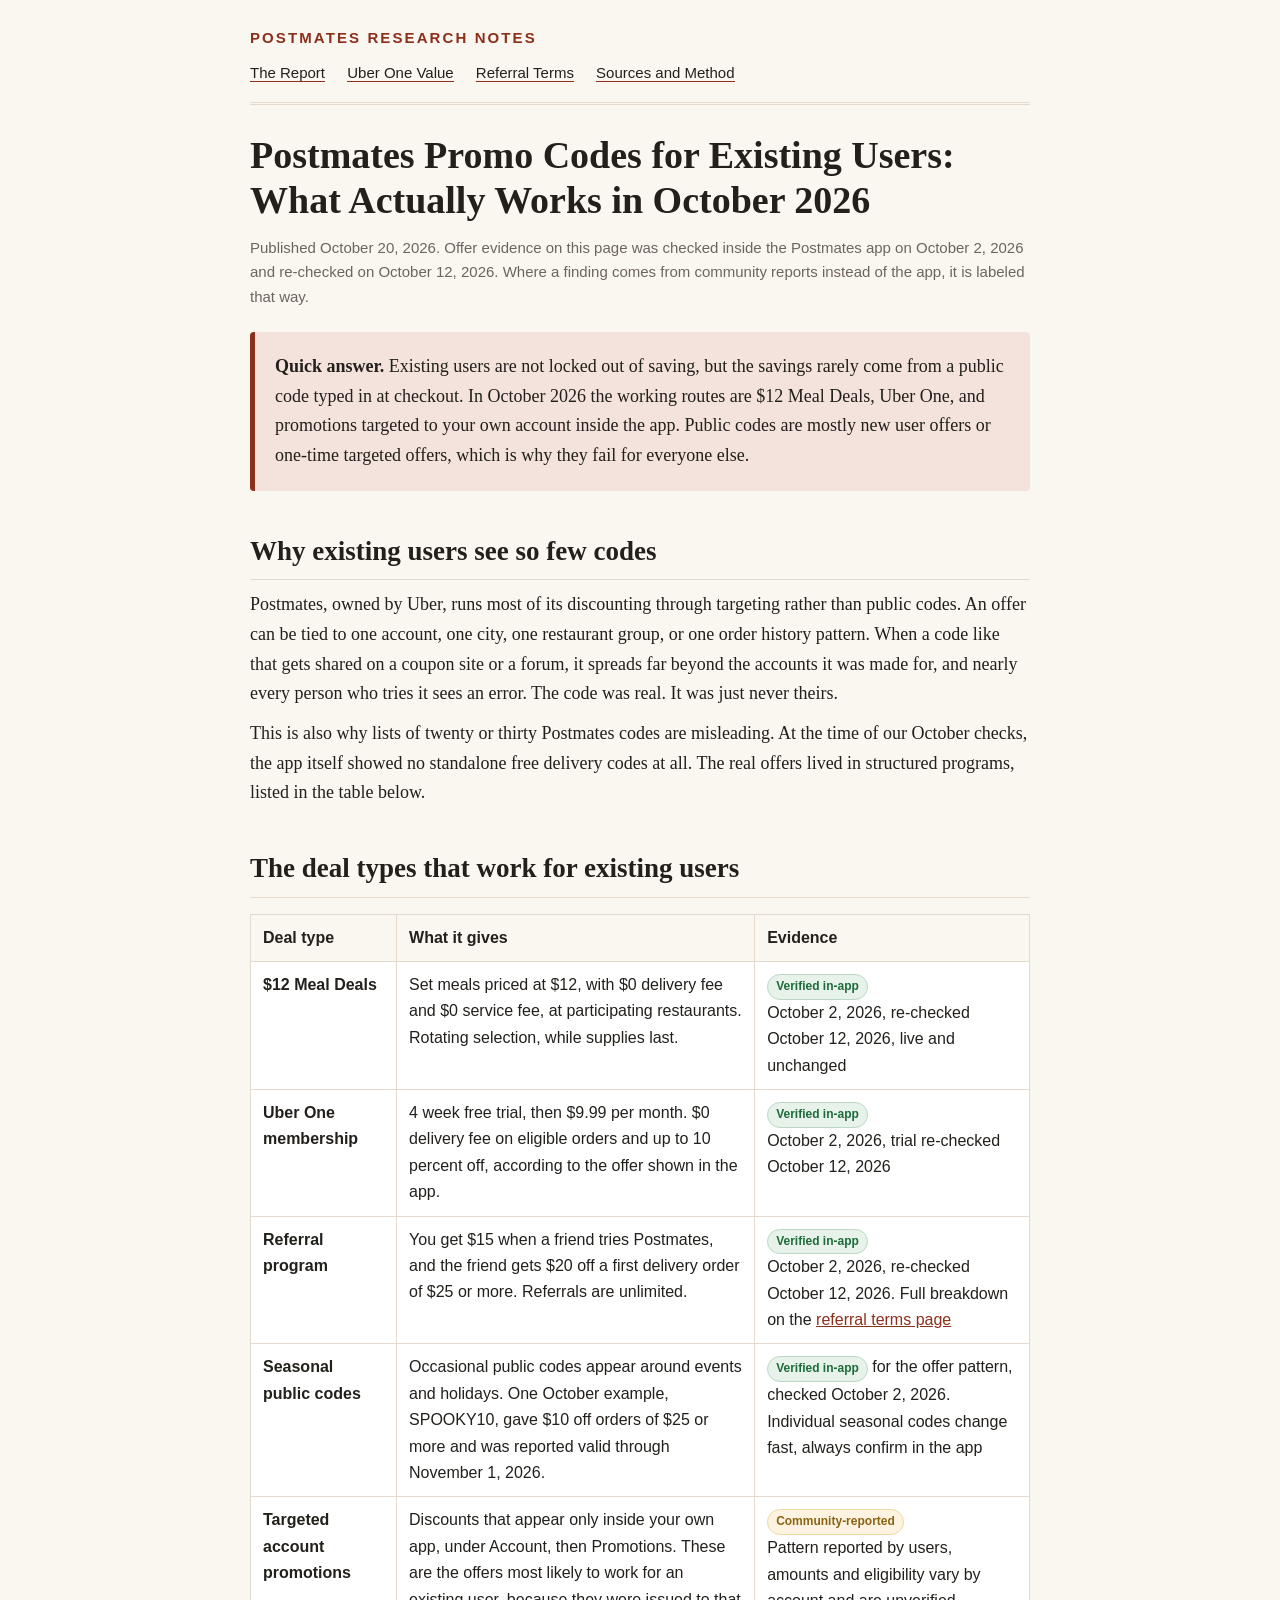
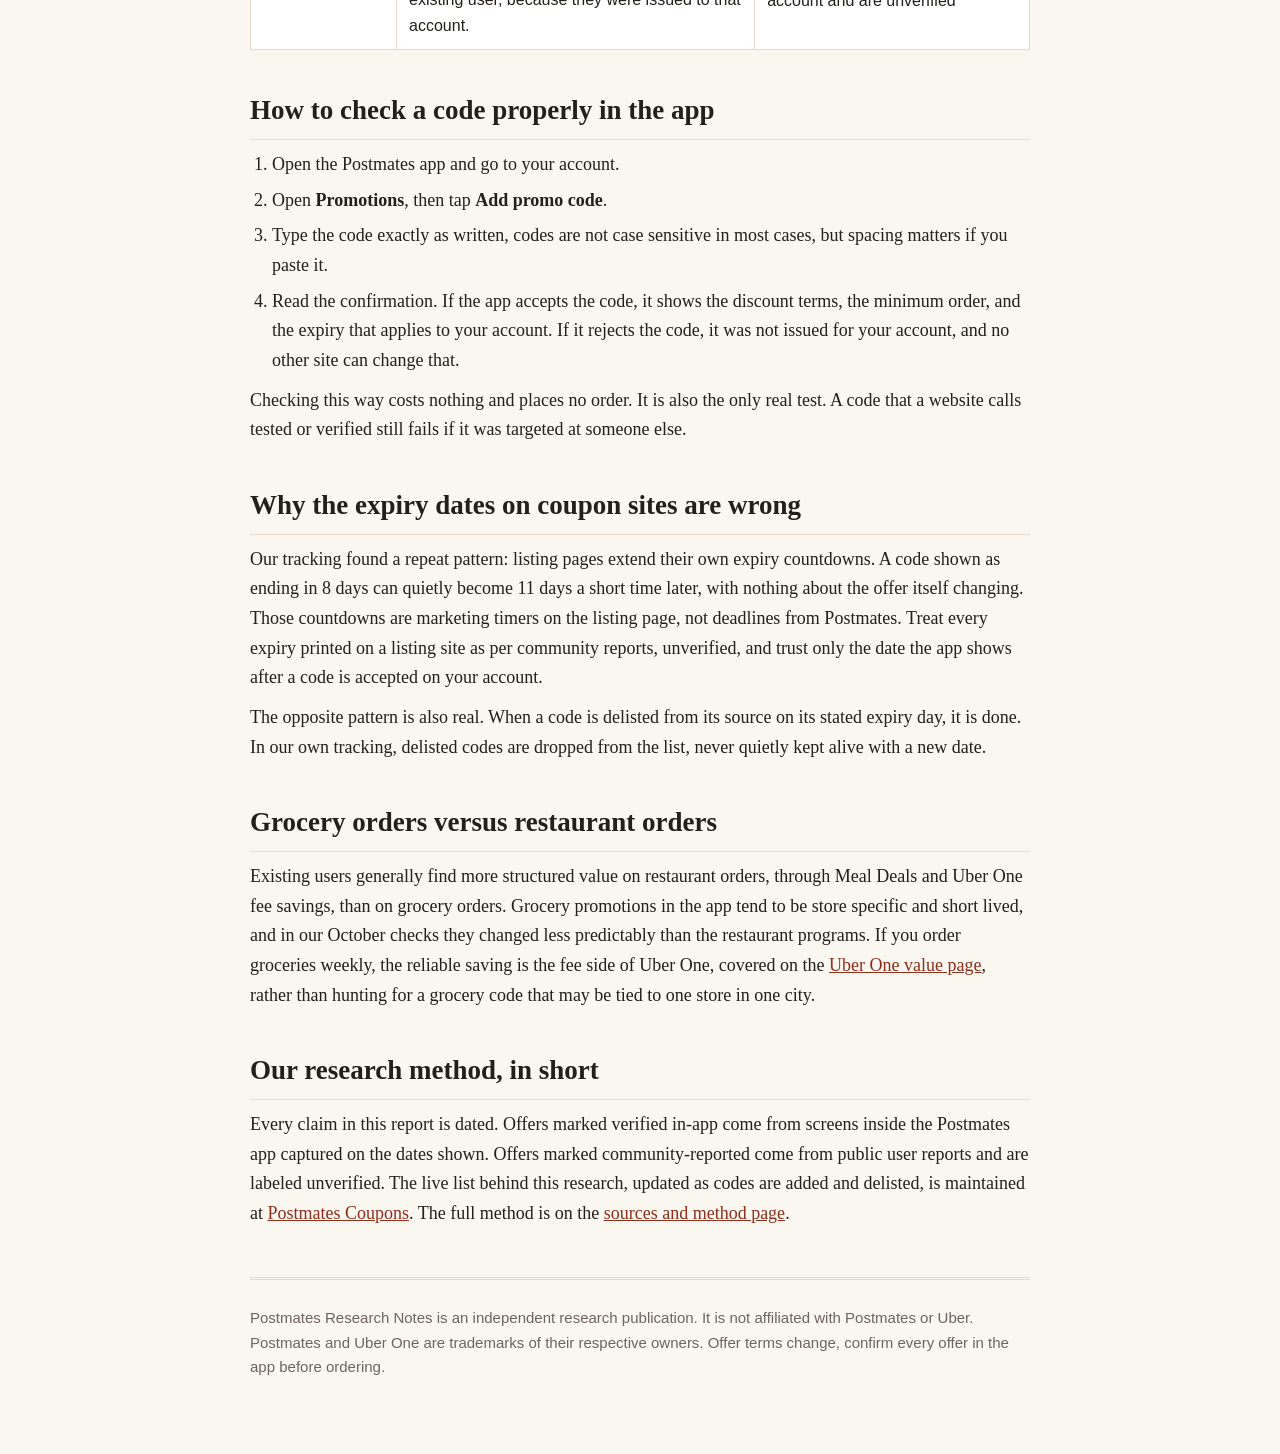
==== index.html @ 520758e0 "Build full research report site: existing users guide, Uber One value, referral terms, sources and m" ====
<!DOCTYPE html>
<html lang="en">
<head>
<meta charset="UTF-8">
<meta name="viewport" content="width=device-width, initial-scale=1.0">
<title>Postmates Promo Codes for Existing Users: October 2026 Research Guide</title>
<meta name="description" content="Researched October 2026 guide for existing Postmates users. Which deal types still work, Uber One value, $12 Meal Deals, referral terms, and why most codes fail, with dated in-app evidence.">
<link rel="stylesheet" href="styles.css">
<script type="application/ld+json">
{
  "@context": "https://schema.org",
  "@type": "Article",
  "headline": "Postmates Promo Codes for Existing Users: October 2026 Research Guide",
  "datePublished": "2026-10-20",
  "dateModified": "2026-10-20",
  "about": "Postmates promo codes and deals for existing users, based on in-app evidence checked in October 2026."
}
</script>
<script type="application/ld+json">
{
  "@context": "https://schema.org",
  "@type": "FAQPage",
  "mainEntity": [
    {"@type":"Question","name":"Why do Postmates promo codes not work for existing users?","acceptedAnswer":{"@type":"Answer","text":"Most public codes are targeted. A code can be limited to new accounts, to a minimum order value, to one use per account, or to accounts that received the promotion directly. When any of those conditions is not met, the app rejects the code at checkout."}},
    {"@type":"Question","name":"What deals work for existing Postmates users in October 2026?","acceptedAnswer":{"@type":"Answer","text":"The deal types confirmed in the app in October 2026 are $12 Meal Deals with $0 delivery and service fees at participating places, the Uber One membership with a 4 week free trial, and targeted account promotions that appear inside the app under Promotions. Public coupon codes shared online are community-reported and unverified."}},
    {"@type":"Question","name":"How do I add a promo code in the Postmates app?","acceptedAnswer":{"@type":"Answer","text":"Open the app, go to your account, open Promotions, tap Add promo code, and enter the code exactly as written. The app confirms whether the code was accepted and shows its terms before you place an order."}}
  ]
}
</script>
</head>
<body>
<div class="wrap">
<header class="site">
  <div class="brand">Postmates Research Notes</div>
  <nav>
    <a href="index.html">The Report</a>
    <a href="uber-one-value.html">Uber One Value</a>
    <a href="referral-terms.html">Referral Terms</a>
    <a href="sources.html">Sources and Method</a>
  </nav>
</header>

<h1>Postmates Promo Codes for Existing Users: What Actually Works in October 2026</h1>
<p class="dateline">Published October 20, 2026. Offer evidence on this page was checked inside the Postmates app on October 2, 2026 and re-checked on October 12, 2026. Where a finding comes from community reports instead of the app, it is labeled that way.</p>

<div class="quick">
  <p><strong>Quick answer.</strong> Existing users are not locked out of saving, but the savings rarely come from a public code typed in at checkout. In October 2026 the working routes are $12 Meal Deals, Uber One, and promotions targeted to your own account inside the app. Public codes are mostly new user offers or one-time targeted offers, which is why they fail for everyone else.</p>
</div>

<h2>Why existing users see so few codes</h2>
<p>Postmates, owned by Uber, runs most of its discounting through targeting rather than public codes. An offer can be tied to one account, one city, one restaurant group, or one order history pattern. When a code like that gets shared on a coupon site or a forum, it spreads far beyond the accounts it was made for, and nearly every person who tries it sees an error. The code was real. It was just never theirs.</p>
<p>This is also why lists of twenty or thirty Postmates codes are misleading. At the time of our October checks, the app itself showed no standalone free delivery codes at all. The real offers lived in structured programs, listed in the table below.</p>

<h2>The deal types that work for existing users</h2>
<table>
  <thead>
    <tr><th>Deal type</th><th>What it gives</th><th>Evidence</th></tr>
  </thead>
  <tbody>
    <tr>
      <td><strong>$12 Meal Deals</strong></td>
      <td>Set meals priced at $12, with $0 delivery fee and $0 service fee, at participating restaurants. Rotating selection, while supplies last.</td>
      <td><span class="tag">Verified in-app</span><br>October 2, 2026, re-checked October 12, 2026, live and unchanged</td>
    </tr>
    <tr>
      <td><strong>Uber One membership</strong></td>
      <td>4 week free trial, then $9.99 per month. $0 delivery fee on eligible orders and up to 10 percent off, according to the offer shown in the app.</td>
      <td><span class="tag">Verified in-app</span><br>October 2, 2026, trial re-checked October 12, 2026</td>
    </tr>
    <tr>
      <td><strong>Referral program</strong></td>
      <td>You get $15 when a friend tries Postmates, and the friend gets $20 off a first delivery order of $25 or more. Referrals are unlimited.</td>
      <td><span class="tag">Verified in-app</span><br>October 2, 2026, re-checked October 12, 2026. Full breakdown on the <a href="referral-terms.html">referral terms page</a></td>
    </tr>
    <tr>
      <td><strong>Seasonal public codes</strong></td>
      <td>Occasional public codes appear around events and holidays. One October example, SPOOKY10, gave $10 off orders of $25 or more and was reported valid through November 1, 2026.</td>
      <td><span class="tag">Verified in-app</span> for the offer pattern, checked October 2, 2026. Individual seasonal codes change fast, always confirm in the app</td>
    </tr>
    <tr>
      <td><strong>Targeted account promotions</strong></td>
      <td>Discounts that appear only inside your own app, under Account, then Promotions. These are the offers most likely to work for an existing user, because they were issued to that account.</td>
      <td><span class="tag community">Community-reported</span><br>Pattern reported by users, amounts and eligibility vary by account and are unverified</td>
    </tr>
  </tbody>
</table>

<h2>How to check a code properly in the app</h2>
<ol>
  <li>Open the Postmates app and go to your account.</li>
  <li>Open <strong>Promotions</strong>, then tap <strong>Add promo code</strong>.</li>
  <li>Type the code exactly as written, codes are not case sensitive in most cases, but spacing matters if you paste it.</li>
  <li>Read the confirmation. If the app accepts the code, it shows the discount terms, the minimum order, and the expiry that applies to your account. If it rejects the code, it was not issued for your account, and no other site can change that.</li>
</ol>
<p>Checking this way costs nothing and places no order. It is also the only real test. A code that a website calls tested or verified still fails if it was targeted at someone else.</p>

<h2>Why the expiry dates on coupon sites are wrong</h2>
<p>Our tracking found a repeat pattern: listing pages extend their own expiry countdowns. A code shown as ending in 8 days can quietly become 11 days a short time later, with nothing about the offer itself changing. Those countdowns are marketing timers on the listing page, not deadlines from Postmates. Treat every expiry printed on a listing site as per community reports, unverified, and trust only the date the app shows after a code is accepted on your account.</p>
<p>The opposite pattern is also real. When a code is delisted from its source on its stated expiry day, it is done. In our own tracking, delisted codes are dropped from the list, never quietly kept alive with a new date.</p>

<h2>Grocery orders versus restaurant orders</h2>
<p>Existing users generally find more structured value on restaurant orders, through Meal Deals and Uber One fee savings, than on grocery orders. Grocery promotions in the app tend to be store specific and short lived, and in our October checks they changed less predictably than the restaurant programs. If you order groceries weekly, the reliable saving is the fee side of Uber One, covered on the <a href="uber-one-value.html">Uber One value page</a>, rather than hunting for a grocery code that may be tied to one store in one city.</p>

<h2>Our research method, in short</h2>
<p>Every claim in this report is dated. Offers marked verified in-app come from screens inside the Postmates app captured on the dates shown. Offers marked community-reported come from public user reports and are labeled unverified. The live list behind this research, updated as codes are added and delisted, is maintained at <a href="https://postmatescoupons.us/">Postmates Coupons</a>. The full method is on the <a href="sources.html">sources and method page</a>.</p>

<footer>
  <p>Postmates Research Notes is an independent research publication. It is not affiliated with Postmates or Uber. Postmates and Uber One are trademarks of their respective owners. Offer terms change, confirm every offer in the app before ordering.</p>
</footer>
</div>
</body>
</html>
---- styles.css ----
:root{
  --paper:#faf7f1; --ink:#23201c; --muted:#6d655c; --accent:#8c2f1b;
  --accent-soft:#f3e3dc; --line:#e3d9cd; --card:#ffffff; --good:#1e6b3a;
}
*{box-sizing:border-box}
body{margin:0;background:var(--paper);color:var(--ink);
  font-family:Georgia,'Times New Roman',serif;line-height:1.65;font-size:18px}
.wrap{max-width:820px;margin:0 auto;padding:0 20px 64px}
header.site{border-bottom:3px double var(--line);padding:26px 0 16px;margin-bottom:28px}
.brand{font-size:15px;letter-spacing:.14em;text-transform:uppercase;color:var(--accent);
  font-family:Arial,Helvetica,sans-serif;font-weight:bold}
nav{margin-top:10px;font-family:Arial,Helvetica,sans-serif;font-size:15px}
nav a{color:var(--ink);text-decoration:none;margin-right:18px;border-bottom:1px solid var(--accent)}
nav a:hover{color:var(--accent)}
h1{font-size:38px;line-height:1.2;margin:8px 0 12px}
h2{font-size:27px;margin:38px 0 10px;border-bottom:1px solid var(--line);padding-bottom:6px}
h3{font-size:21px;margin:24px 0 6px}
p{margin:10px 0}
.dateline{color:var(--muted);font-size:15px;font-family:Arial,Helvetica,sans-serif}
.quick{background:var(--accent-soft);border-left:5px solid var(--accent);
  padding:16px 20px;border-radius:4px;margin:22px 0}
.quick p{margin:4px 0}
table{width:100%;border-collapse:collapse;background:var(--card);margin:16px 0;
  font-size:16px;font-family:Arial,Helvetica,sans-serif}
th,td{border:1px solid var(--line);padding:10px 12px;text-align:left;vertical-align:top}
th{background:var(--paper)}
.tag{display:inline-block;font-size:12px;padding:2px 8px;border-radius:20px;
  background:#e7f2ea;color:var(--good);border:1px solid #bcd8c4;font-weight:bold}
.tag.community{background:#fdf3e0;color:#8a6414;border-color:#ecd9a8}
.card{background:var(--card);border:1px solid var(--line);border-radius:6px;
  padding:18px 22px;margin:16px 0}
ul,ol{margin:10px 0 10px 22px;padding:0}
li{margin:6px 0}
.small{font-size:15px;color:var(--muted)}
footer{border-top:3px double var(--line);margin-top:48px;padding-top:16px;
  font-size:15px;color:var(--muted);font-family:Arial,Helvetica,sans-serif}
a{color:var(--accent)}
code{background:#f0e9df;padding:1px 6px;border-radius:3px;font-size:16px}
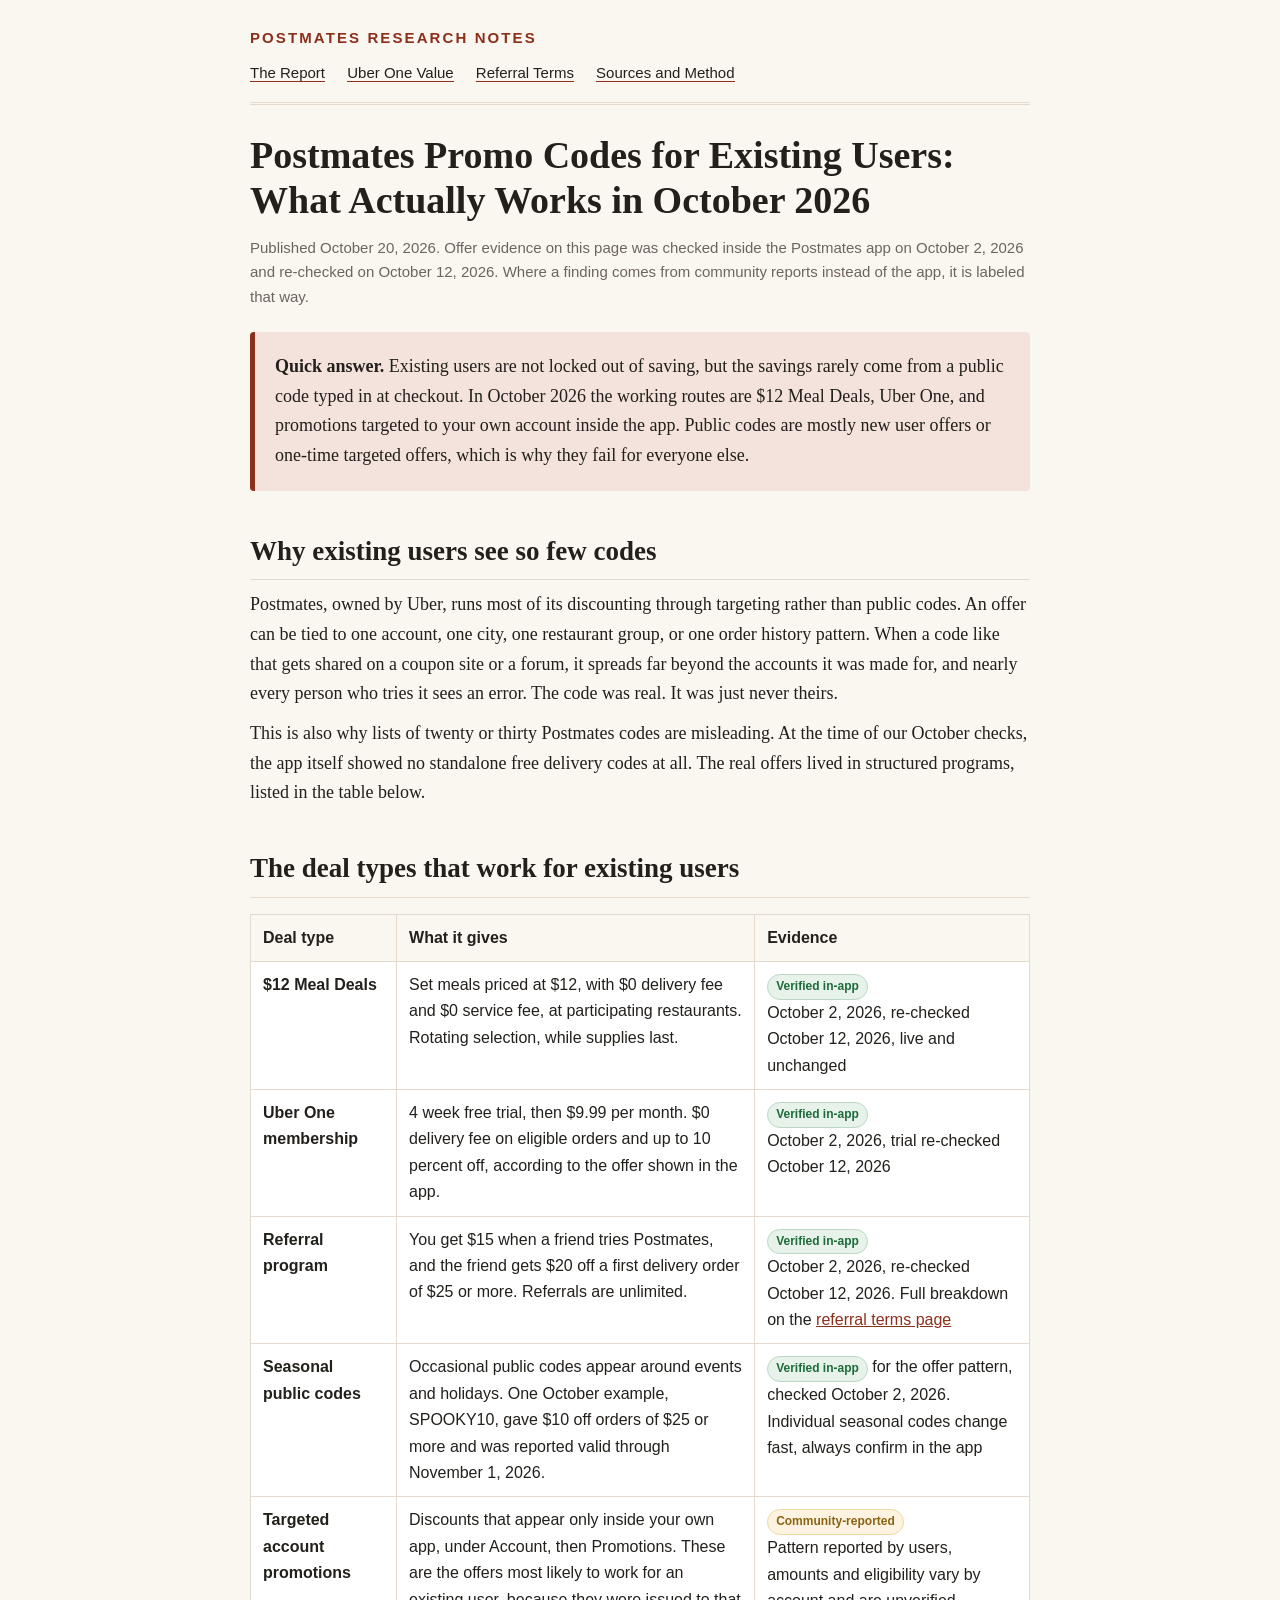
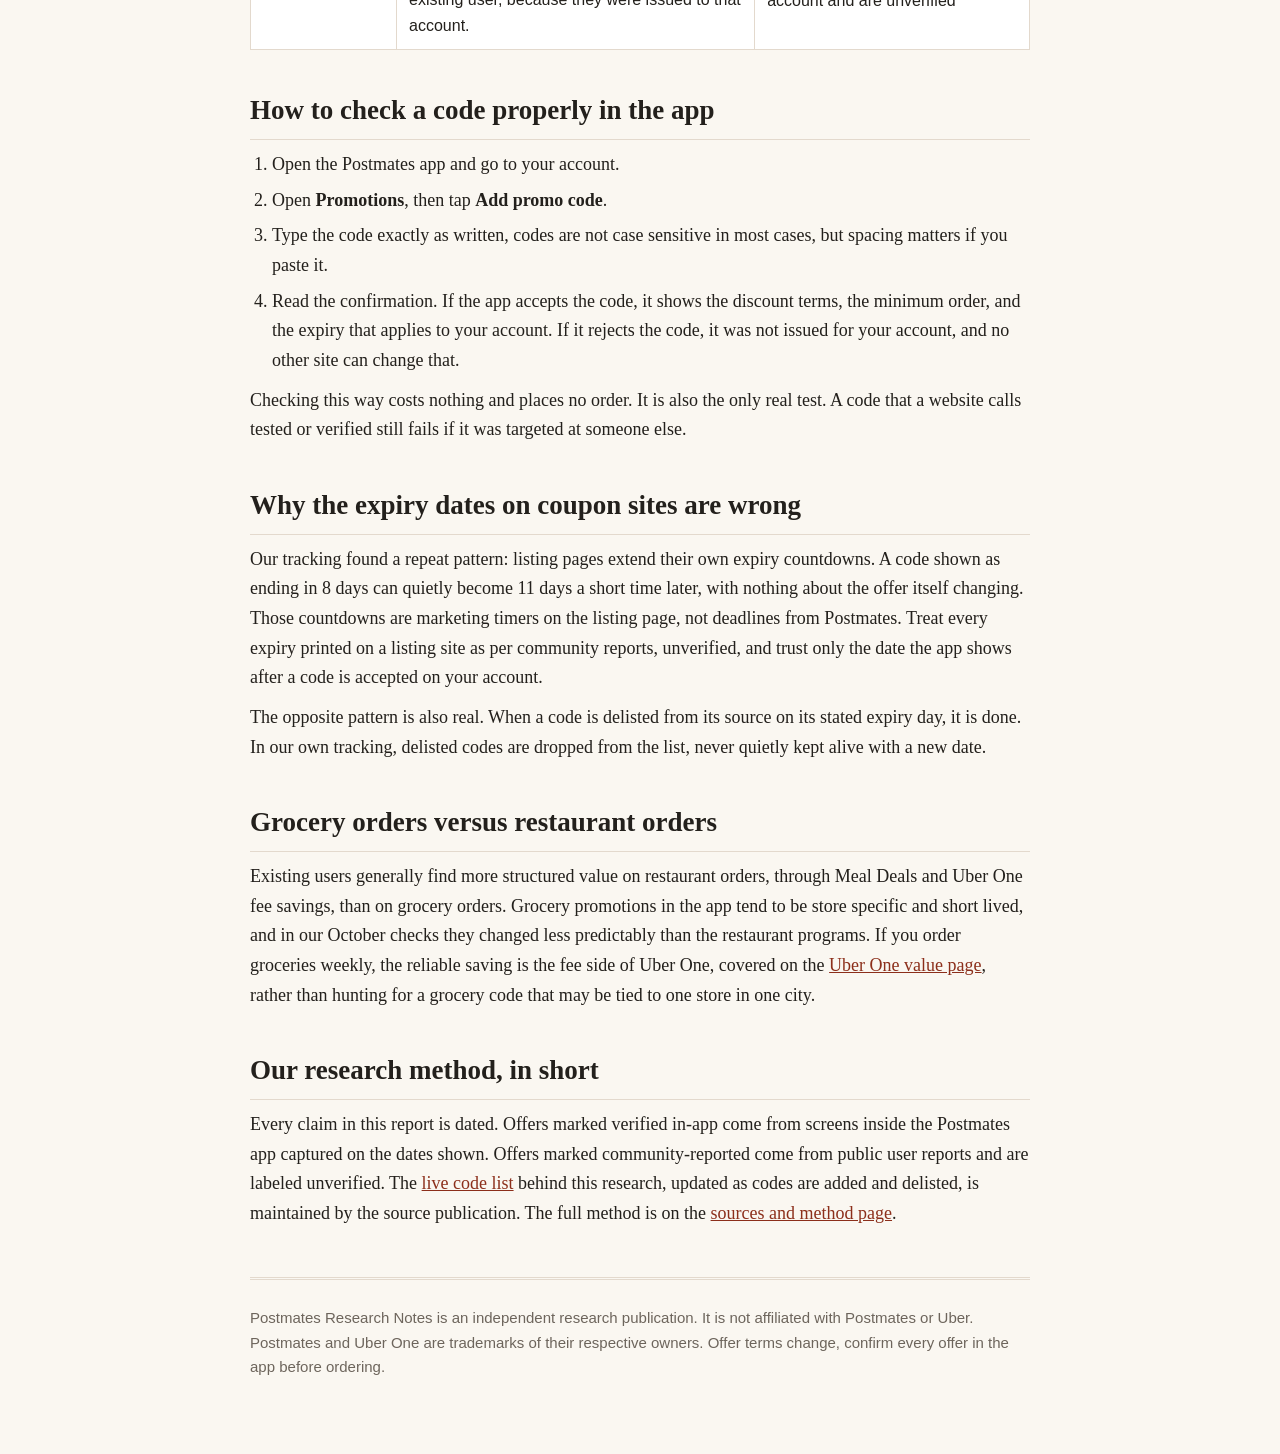
==== commit 19047b1e: "Anchor text distribution fix: vary brand, naked URL, and descriptive anchors, no identical anchors a" ====
--- a/index.html
+++ b/index.html
@@ -5,6 +5,7 @@
 <meta name="viewport" content="width=device-width, initial-scale=1.0">
 <title>Postmates Promo Codes for Existing Users: October 2026 Research Guide</title>
 <meta name="description" content="Researched October 2026 guide for existing Postmates users. Which deal types still work, Uber One value, $12 Meal Deals, referral terms, and why most codes fail, with dated in-app evidence.">
+<link rel="canonical" href="https://postmates-existing-users-guide.pages.dev/">
 <link rel="stylesheet" href="styles.css">
 <script type="application/ld+json">
 {
@@ -102,7 +103,7 @@
 <p>Existing users generally find more structured value on restaurant orders, through Meal Deals and Uber One fee savings, than on grocery orders. Grocery promotions in the app tend to be store specific and short lived, and in our October checks they changed less predictably than the restaurant programs. If you order groceries weekly, the reliable saving is the fee side of Uber One, covered on the <a href="uber-one-value.html">Uber One value page</a>, rather than hunting for a grocery code that may be tied to one store in one city.</p>
 
 <h2>Our research method, in short</h2>
-<p>Every claim in this report is dated. Offers marked verified in-app come from screens inside the Postmates app captured on the dates shown. Offers marked community-reported come from public user reports and are labeled unverified. The live list behind this research, updated as codes are added and delisted, is maintained at <a href="https://postmatescoupons.us/">Postmates Coupons</a>. The full method is on the <a href="sources.html">sources and method page</a>.</p>
+<p>Every claim in this report is dated. Offers marked verified in-app come from screens inside the Postmates app captured on the dates shown. Offers marked community-reported come from public user reports and are labeled unverified. The <a href="https://postmatescoupons.us/">live code list</a> behind this research, updated as codes are added and delisted, is maintained by the source publication. The full method is on the <a href="sources.html">sources and method page</a>.</p>
 
 <footer>
   <p>Postmates Research Notes is an independent research publication. It is not affiliated with Postmates or Uber. Postmates and Uber One are trademarks of their respective owners. Offer terms change, confirm every offer in the app before ordering.</p>
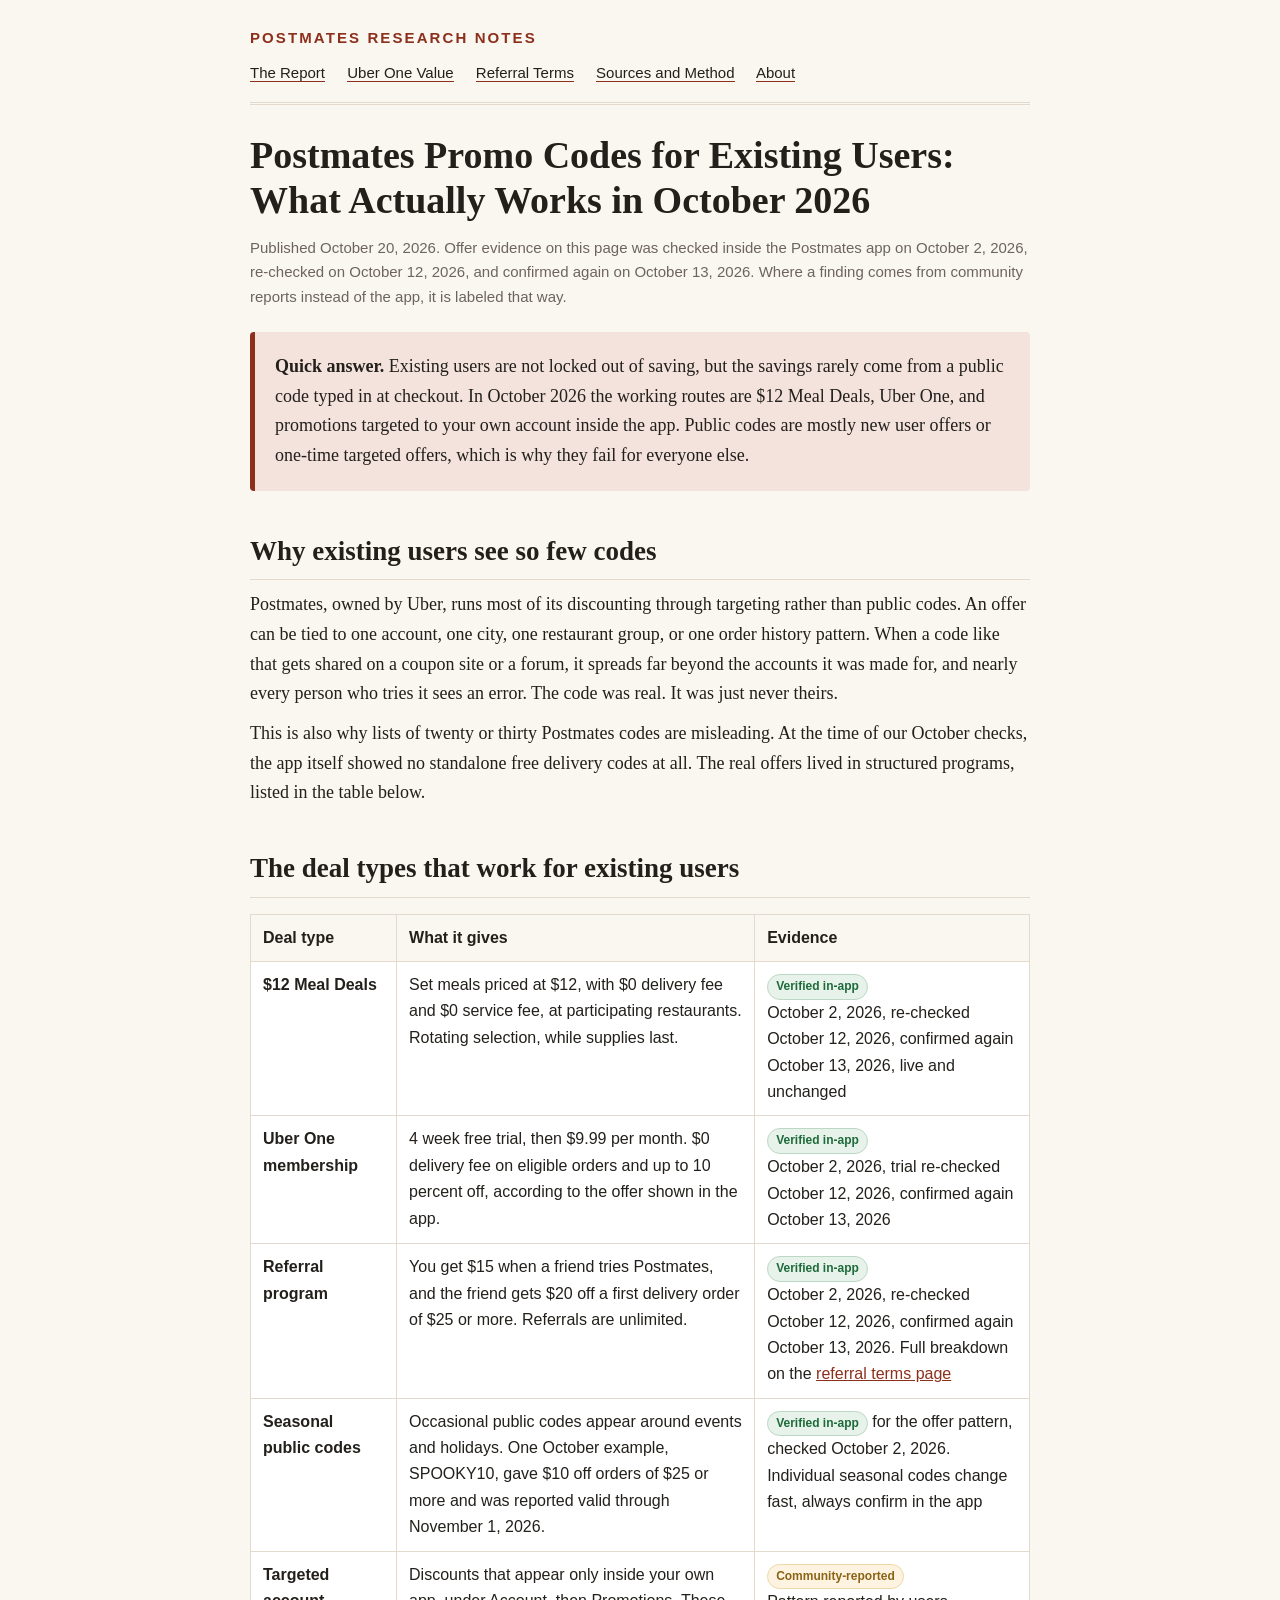
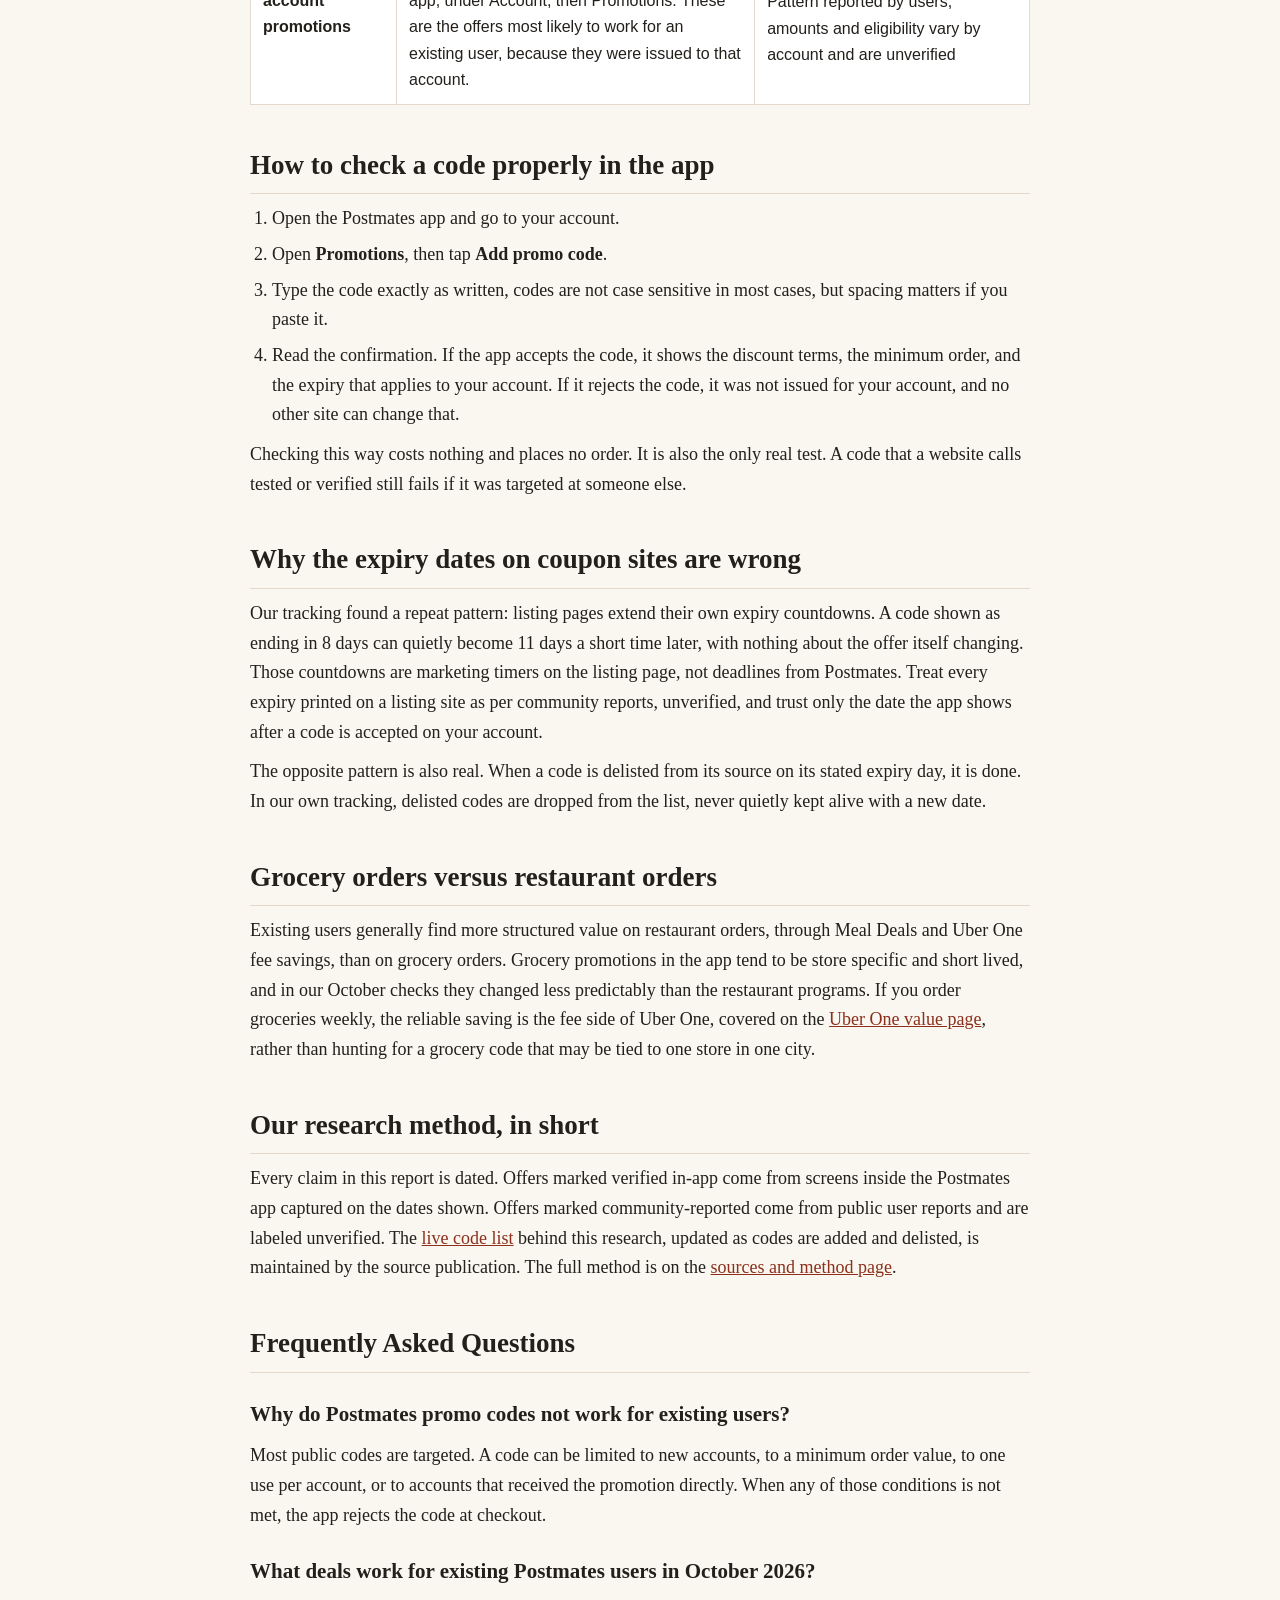
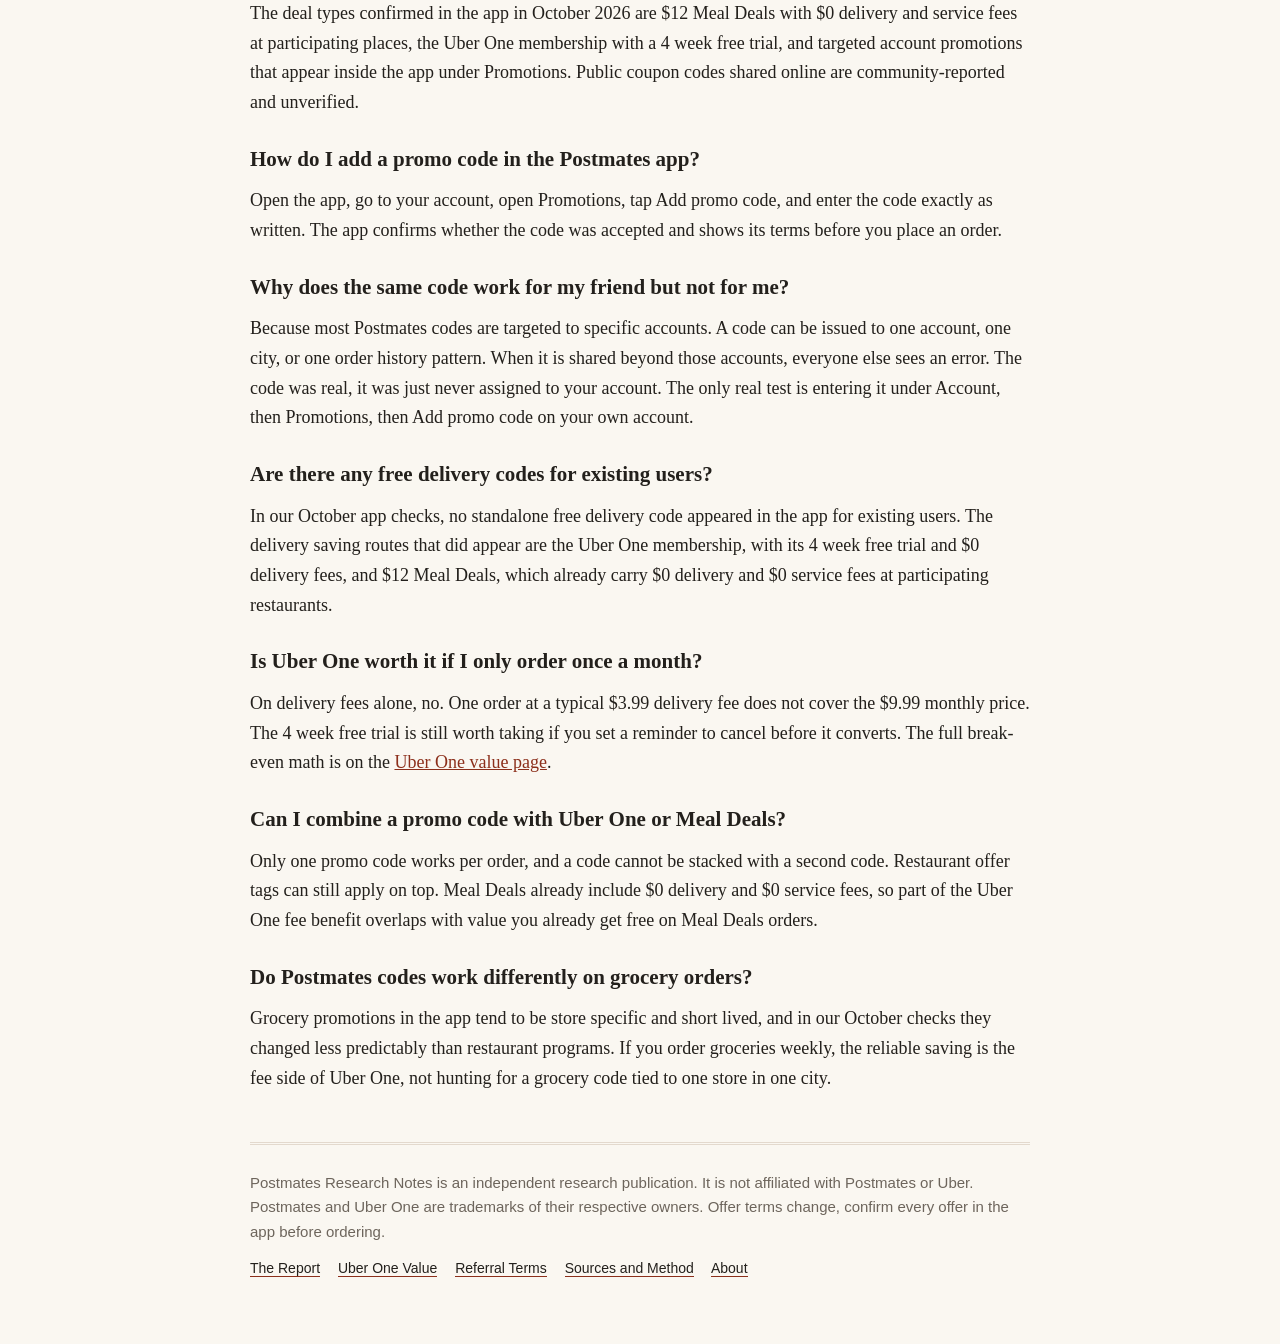
==== commit 94f6981a: "Strengthen guide to GitHub standard: visible FAQ 3 to 8 with schema, OG tags, About page, Oct 13 con" ====
--- a/index.html
+++ b/index.html
@@ -5,6 +5,11 @@
 <meta name="viewport" content="width=device-width, initial-scale=1.0">
 <title>Postmates Promo Codes for Existing Users: October 2026 Research Guide</title>
 <meta name="description" content="Researched October 2026 guide for existing Postmates users. Which deal types still work, Uber One value, $12 Meal Deals, referral terms, and why most codes fail, with dated in-app evidence.">
+<meta property="og:title" content="Postmates Promo Codes for Existing Users: October 2026 Research Guide">
+<meta property="og:description" content="Researched October 2026 guide for existing Postmates users. Which deal types still work, Uber One value, $12 Meal Deals, referral terms, and why most codes fail, with dated in-app evidence.">
+<meta property="og:type" content="website">
+<meta property="og:url" content="https://postmates-existing-users-guide.pages.dev/">
+<meta name="twitter:card" content="summary">
 <link rel="canonical" href="https://postmates-existing-users-guide.pages.dev/">
 <link rel="stylesheet" href="styles.css">
 <script type="application/ld+json">
@@ -13,7 +18,8 @@
   "@type": "Article",
   "headline": "Postmates Promo Codes for Existing Users: October 2026 Research Guide",
   "datePublished": "2026-10-20",
-  "dateModified": "2026-10-20",
+  "dateModified": "2026-10-21",
+  "author": {"@type": "Organization", "name": "Postmates Research Notes"},
   "about": "Postmates promo codes and deals for existing users, based on in-app evidence checked in October 2026."
 }
 </script>
@@ -24,7 +30,12 @@
   "mainEntity": [
     {"@type":"Question","name":"Why do Postmates promo codes not work for existing users?","acceptedAnswer":{"@type":"Answer","text":"Most public codes are targeted. A code can be limited to new accounts, to a minimum order value, to one use per account, or to accounts that received the promotion directly. When any of those conditions is not met, the app rejects the code at checkout."}},
     {"@type":"Question","name":"What deals work for existing Postmates users in October 2026?","acceptedAnswer":{"@type":"Answer","text":"The deal types confirmed in the app in October 2026 are $12 Meal Deals with $0 delivery and service fees at participating places, the Uber One membership with a 4 week free trial, and targeted account promotions that appear inside the app under Promotions. Public coupon codes shared online are community-reported and unverified."}},
-    {"@type":"Question","name":"How do I add a promo code in the Postmates app?","acceptedAnswer":{"@type":"Answer","text":"Open the app, go to your account, open Promotions, tap Add promo code, and enter the code exactly as written. The app confirms whether the code was accepted and shows its terms before you place an order."}}
+    {"@type":"Question","name":"How do I add a promo code in the Postmates app?","acceptedAnswer":{"@type":"Answer","text":"Open the app, go to your account, open Promotions, tap Add promo code, and enter the code exactly as written. The app confirms whether the code was accepted and shows its terms before you place an order."}},
+    {"@type":"Question","name":"Why does the same code work for my friend but not for me?","acceptedAnswer":{"@type":"Answer","text":"Because most Postmates codes are targeted to specific accounts. A code can be issued to one account, one city, or one order history pattern. When it is shared beyond those accounts, everyone else sees an error. The code was real, it was just never assigned to your account. The only real test is entering it under Account, then Promotions, then Add promo code on your own account."}},
+    {"@type":"Question","name":"Are there any free delivery codes for existing users?","acceptedAnswer":{"@type":"Answer","text":"In our October app checks, no standalone free delivery code appeared in the app for existing users. The delivery saving routes that did appear are the Uber One membership, with its 4 week free trial and $0 delivery fees, and $12 Meal Deals, which already carry $0 delivery and $0 service fees at participating restaurants."}},
+    {"@type":"Question","name":"Is Uber One worth it if I only order once a month?","acceptedAnswer":{"@type":"Answer","text":"On delivery fees alone, no. One order at a typical $3.99 delivery fee does not cover the $9.99 monthly price. The 4 week free trial is still worth taking if you set a reminder to cancel before it converts. The full break-even math is on the Uber One value page."}},
+    {"@type":"Question","name":"Can I combine a promo code with Uber One or Meal Deals?","acceptedAnswer":{"@type":"Answer","text":"Only one promo code works per order, and a code cannot be stacked with a second code. Restaurant offer tags can still apply on top. Meal Deals already include $0 delivery and $0 service fees, so part of the Uber One fee benefit overlaps with value you already get free on Meal Deals orders."}},
+    {"@type":"Question","name":"Do Postmates codes work differently on grocery orders?","acceptedAnswer":{"@type":"Answer","text":"Grocery promotions in the app tend to be store specific and short lived, and in our October checks they changed less predictably than restaurant programs. If you order groceries weekly, the reliable saving is the fee side of Uber One, not hunting for a grocery code tied to one store in one city."}}
   ]
 }
 </script>
@@ -38,11 +49,12 @@
     <a href="uber-one-value.html">Uber One Value</a>
     <a href="referral-terms.html">Referral Terms</a>
     <a href="sources.html">Sources and Method</a>
+    <a href="about.html">About</a>
   </nav>
 </header>
 
 <h1>Postmates Promo Codes for Existing Users: What Actually Works in October 2026</h1>
-<p class="dateline">Published October 20, 2026. Offer evidence on this page was checked inside the Postmates app on October 2, 2026 and re-checked on October 12, 2026. Where a finding comes from community reports instead of the app, it is labeled that way.</p>
+<p class="dateline">Published October 20, 2026. Offer evidence on this page was checked inside the Postmates app on October 2, 2026, re-checked on October 12, 2026, and confirmed again on October 13, 2026. Where a finding comes from community reports instead of the app, it is labeled that way.</p>
 
 <div class="quick">
   <p><strong>Quick answer.</strong> Existing users are not locked out of saving, but the savings rarely come from a public code typed in at checkout. In October 2026 the working routes are $12 Meal Deals, Uber One, and promotions targeted to your own account inside the app. Public codes are mostly new user offers or one-time targeted offers, which is why they fail for everyone else.</p>
@@ -61,17 +73,17 @@
     <tr>
       <td><strong>$12 Meal Deals</strong></td>
       <td>Set meals priced at $12, with $0 delivery fee and $0 service fee, at participating restaurants. Rotating selection, while supplies last.</td>
-      <td><span class="tag">Verified in-app</span><br>October 2, 2026, re-checked October 12, 2026, live and unchanged</td>
+      <td><span class="tag">Verified in-app</span><br>October 2, 2026, re-checked October 12, 2026, confirmed again October 13, 2026, live and unchanged</td>
     </tr>
     <tr>
       <td><strong>Uber One membership</strong></td>
       <td>4 week free trial, then $9.99 per month. $0 delivery fee on eligible orders and up to 10 percent off, according to the offer shown in the app.</td>
-      <td><span class="tag">Verified in-app</span><br>October 2, 2026, trial re-checked October 12, 2026</td>
+      <td><span class="tag">Verified in-app</span><br>October 2, 2026, trial re-checked October 12, 2026, confirmed again October 13, 2026</td>
     </tr>
     <tr>
       <td><strong>Referral program</strong></td>
       <td>You get $15 when a friend tries Postmates, and the friend gets $20 off a first delivery order of $25 or more. Referrals are unlimited.</td>
-      <td><span class="tag">Verified in-app</span><br>October 2, 2026, re-checked October 12, 2026. Full breakdown on the <a href="referral-terms.html">referral terms page</a></td>
+      <td><span class="tag">Verified in-app</span><br>October 2, 2026, re-checked October 12, 2026, confirmed again October 13, 2026. Full breakdown on the <a href="referral-terms.html">referral terms page</a></td>
     </tr>
     <tr>
       <td><strong>Seasonal public codes</strong></td>
@@ -105,8 +117,41 @@
 <h2>Our research method, in short</h2>
 <p>Every claim in this report is dated. Offers marked verified in-app come from screens inside the Postmates app captured on the dates shown. Offers marked community-reported come from public user reports and are labeled unverified. The <a href="https://postmatescoupons.us/">live code list</a> behind this research, updated as codes are added and delisted, is maintained by the source publication. The full method is on the <a href="sources.html">sources and method page</a>.</p>
 
+<h2>Frequently Asked Questions</h2>
+
+<h3>Why do Postmates promo codes not work for existing users?</h3>
+<p>Most public codes are targeted. A code can be limited to new accounts, to a minimum order value, to one use per account, or to accounts that received the promotion directly. When any of those conditions is not met, the app rejects the code at checkout.</p>
+
+<h3>What deals work for existing Postmates users in October 2026?</h3>
+<p>The deal types confirmed in the app in October 2026 are $12 Meal Deals with $0 delivery and service fees at participating places, the Uber One membership with a 4 week free trial, and targeted account promotions that appear inside the app under Promotions. Public coupon codes shared online are community-reported and unverified.</p>
+
+<h3>How do I add a promo code in the Postmates app?</h3>
+<p>Open the app, go to your account, open Promotions, tap Add promo code, and enter the code exactly as written. The app confirms whether the code was accepted and shows its terms before you place an order.</p>
+
+<h3>Why does the same code work for my friend but not for me?</h3>
+<p>Because most Postmates codes are targeted to specific accounts. A code can be issued to one account, one city, or one order history pattern. When it is shared beyond those accounts, everyone else sees an error. The code was real, it was just never assigned to your account. The only real test is entering it under Account, then Promotions, then Add promo code on your own account.</p>
+
+<h3>Are there any free delivery codes for existing users?</h3>
+<p>In our October app checks, no standalone free delivery code appeared in the app for existing users. The delivery saving routes that did appear are the Uber One membership, with its 4 week free trial and $0 delivery fees, and $12 Meal Deals, which already carry $0 delivery and $0 service fees at participating restaurants.</p>
+
+<h3>Is Uber One worth it if I only order once a month?</h3>
+<p>On delivery fees alone, no. One order at a typical $3.99 delivery fee does not cover the $9.99 monthly price. The 4 week free trial is still worth taking if you set a reminder to cancel before it converts. The full break-even math is on the <a href="uber-one-value.html">Uber One value page</a>.</p>
+
+<h3>Can I combine a promo code with Uber One or Meal Deals?</h3>
+<p>Only one promo code works per order, and a code cannot be stacked with a second code. Restaurant offer tags can still apply on top. Meal Deals already include $0 delivery and $0 service fees, so part of the Uber One fee benefit overlaps with value you already get free on Meal Deals orders.</p>
+
+<h3>Do Postmates codes work differently on grocery orders?</h3>
+<p>Grocery promotions in the app tend to be store specific and short lived, and in our October checks they changed less predictably than restaurant programs. If you order groceries weekly, the reliable saving is the fee side of Uber One, not hunting for a grocery code tied to one store in one city.</p>
+
 <footer>
   <p>Postmates Research Notes is an independent research publication. It is not affiliated with Postmates or Uber. Postmates and Uber One are trademarks of their respective owners. Offer terms change, confirm every offer in the app before ordering.</p>
+  <nav class="footnav">
+    <a href="index.html">The Report</a>
+    <a href="uber-one-value.html">Uber One Value</a>
+    <a href="referral-terms.html">Referral Terms</a>
+    <a href="sources.html">Sources and Method</a>
+    <a href="about.html">About</a>
+  </nav>
 </footer>
 </div>
 </body>
--- a/styles.css
+++ b/styles.css
@@ -34,5 +34,8 @@
 .small{font-size:15px;color:var(--muted)}
 footer{border-top:3px double var(--line);margin-top:48px;padding-top:16px;
   font-size:15px;color:var(--muted);font-family:Arial,Helvetica,sans-serif}
+.footnav{margin-top:12px;font-size:14px}
+.footnav a{margin-right:14px;text-decoration:none}
+@media(max-width:640px){h1{font-size:30px}nav a{display:inline-block;margin-bottom:6px}}
 a{color:var(--accent)}
 code{background:#f0e9df;padding:1px 6px;border-radius:3px;font-size:16px}
